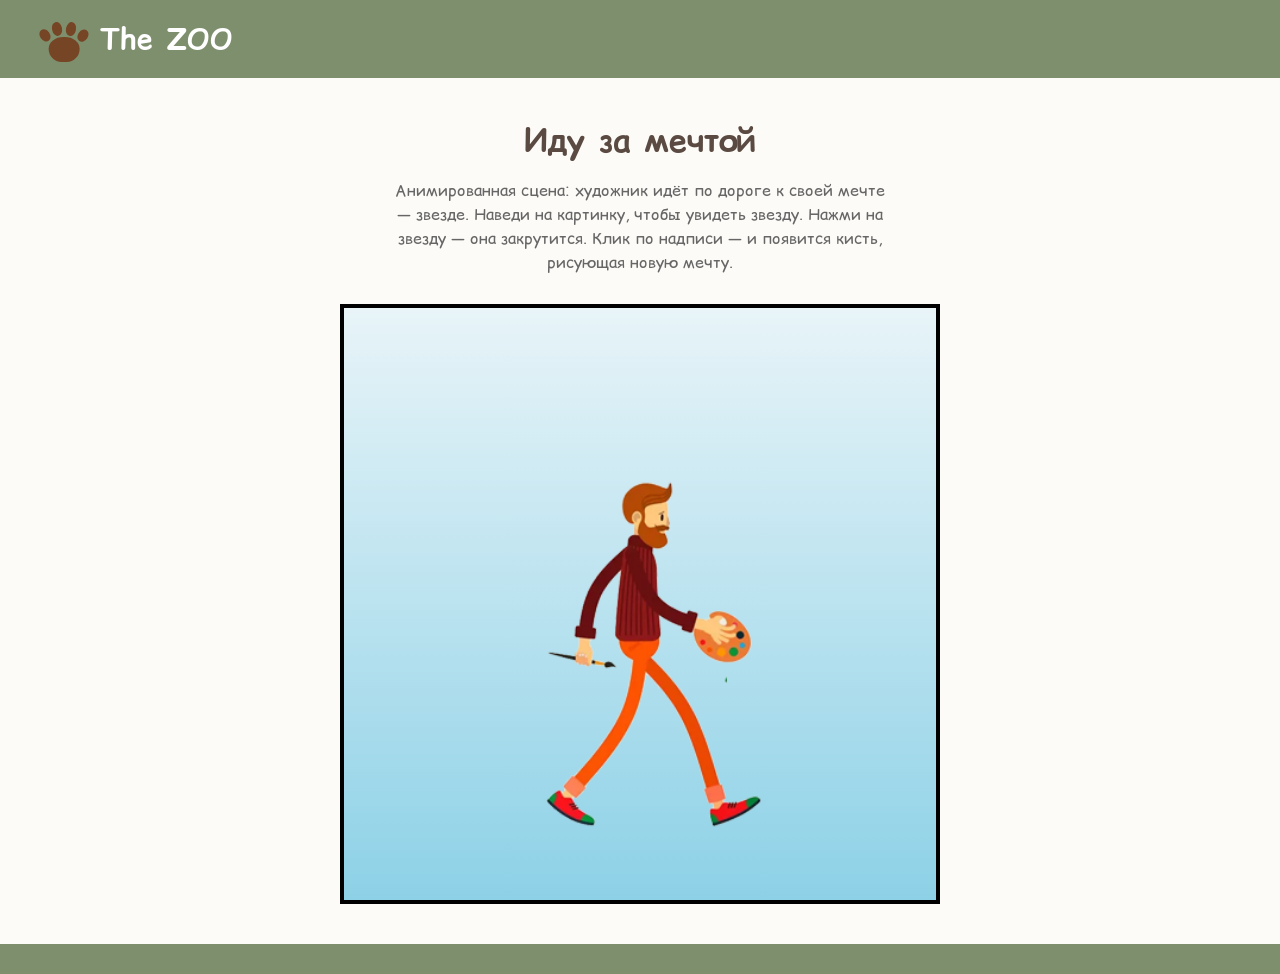
==== html/animate.html @ c0405f5c "лабораторная 2 выполнена, добавлена сссылка на неё в футтер" ====
<!DOCTYPE html>
<html lang="ru">
<head>
    <meta charset="UTF-8">
    <meta name="viewport" content="width=device-width, initial-scale=1.0">
    <title>Лабораторная 2</title>
    <link rel="stylesheet" href="../styles/fonts.css">
    <link rel="stylesheet" href="../styles/logo.css">
    <link rel="stylesheet" href="../styles/animate.css">
</head>

<body>

    <!-- ШАПКА -->
    <header class="header">
        <a href="../index.html" class="logo-link">
            <div class="logo-paw">
                <div class="paw-toe toe-1"></div>
                <div class="paw-toe toe-2"></div>
                <div class="paw-toe toe-3"></div>
                <div class="paw-toe toe-4"></div>
                <div class="paw-pad"></div>
            </div>
            <span class="logo-text">The ZOO</span>
        </a>
    </header>

    <div class="content">
        <h1>Иду за мечтой</h1>
        <p class="lab-text">
            Анимированная сцена: художник идёт по дороге к своей мечте — звезде. 
            Наведи на картинку, чтобы увидеть звезду. Нажми на звезду — она закрутится. 
            Клик по надписи — и появится кисть, рисующая новую мечту.
        </p>

        <div class="scene-wrapper">
            <div class="scene">

                <!-- Голубой фон -->
                <div class="scene-bg"></div>

                <!-- Человечек -->
                <div class="man-container">
                    <div class="man"></div>
                </div>

                <input type="checkbox" id="fake-checkbox" class="fake-checkbox">

                <label for="fake-checkbox" class="title title-default">
                    <span class="title-text">Иду за мечтой</span>
                </label>

                <div class="star-wrapper">
                    <img src="../images/zvezda.png" alt="" class="star">
                </div>

                <div class="brush-wrapper">
                    <img src="../images/brush.png" alt="" class="brush">
                </div>

                <label for="fake-checkbox" class="title title-hover">
                    <span class="title-text">Мечта рядом!</span>
                </label>

            </div>
        </div>

    </div>

    <div class="stripe stripe-bottom"></div>

</body>
</html>
---- styles/logo.css ----
/* ============================================= */
/* ЛОГОТИП-ЛАПА */
/* ============================================= */
:root {
    --paw-color: #B5835A;    /* цвет лапы */
    --paw-size: 48px;        /* базовый размер квадрата лапы */
}

/* Обёртка ссылки-логотипа */
.logo-link {
    display: inline-flex;
    align-items: center;
    gap: 12px;
    text-decoration: none;
    flex-shrink: 0;
}

/* Квадрат-контейнер для иконки */
.logo-paw {
    position: relative;
    width: var(--paw-size);
    height: var(--paw-size);
    flex-shrink: 0;
}

/* Общий стиль для всех элементов лапы */
.paw-toe,
.paw-pad {
    position: absolute;
    background-color: #754525;
}

/* =========================
   ПАЛЬЦЫ
   ========================= */

.paw-toe {
    z-index: 2;
    border-radius: 50%;
}

/* Верхний левый */
.toe-1 {
    top: 15%;
    left: 25%;
    width: 20%;
    height: 29%;
    transform: rotate(-12deg);
}

/* Верхний правый */
.toe-2 {
    top: 15%;
    right: 25%;
    width: 20%;
    height: 29%;
    transform: rotate(12deg);
}

/* Левый боковой */
.toe-3 {
    top: 30%;
    left: 0%;
    width: 20%;
    height: 27%;
    transform: rotate(-35deg);
}

/* Правый боковой */
.toe-4 {
    top: 30%;
    right: 0%;
    width: 20%;
    height: 27%;
    transform: rotate(35deg);
}

.paw-pad {
    z-index: 1;

    left: 50%;
    bottom: 3%;

    width: 64%;
    height: 51%;

    transform: translateX(-50%);

    border-radius:
        48% 48% 42% 42%
        / 48% 48% 55% 55%;
}

/* Текст рядом с лапой */
.logo-text {
    font-size: 28px;
    font-weight: bold;
    color: var(--color-white);
    letter-spacing: 1px;
    white-space: nowrap;
}

/* ============================================= */
/* АДАПТИВ */
/* ============================================= */
@media (max-width: 480px) {
    .logo-text {
        display: none;
    }

    :root {
        --paw-size: 40px;
    }
}
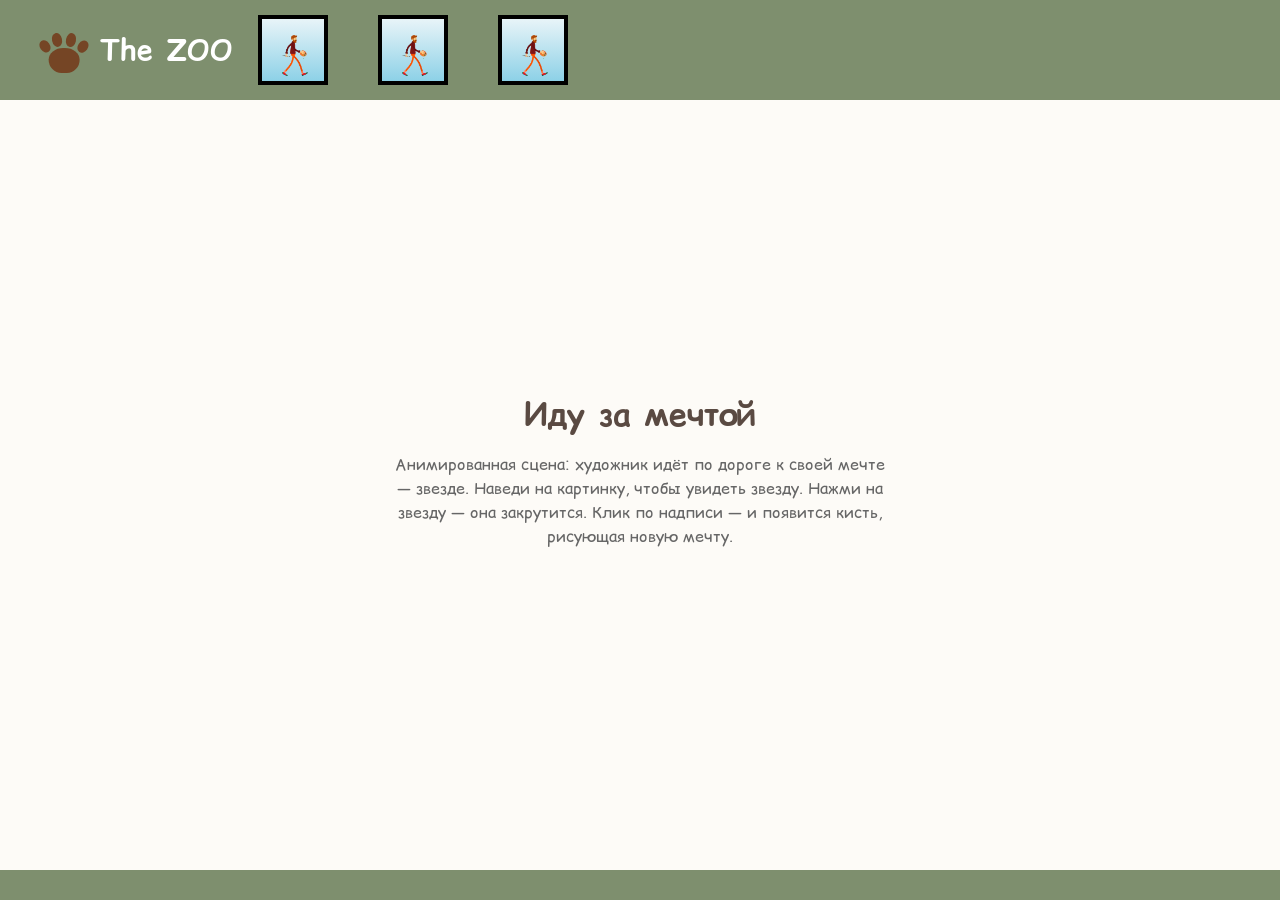
==== commit 529c85fd: "проведена чистка кода основного сайта, перевод всех величин в em,  доработаны модальные окна" ====
--- a/html/animate.html
+++ b/html/animate.html
@@ -23,16 +23,6 @@
             </div>
             <span class="logo-text">The ZOO</span>
         </a>
-    </header>
-
-    <div class="content">
-        <h1>Иду за мечтой</h1>
-        <p class="lab-text">
-            Анимированная сцена: художник идёт по дороге к своей мечте — звезде. 
-            Наведи на картинку, чтобы увидеть звезду. Нажми на звезду — она закрутится. 
-            Клик по надписи — и появится кисть, рисующая новую мечту.
-        </p>
-
         <div class="scene-wrapper">
             <div class="scene">
 
@@ -64,10 +54,90 @@
 
             </div>
         </div>
+        <div class="scene-wrapper">
+            <div class="scene">
+
+                <!-- Голубой фон -->
+                <div class="scene-bg"></div>
+
+                <!-- Человечек -->
+                <div class="man-container">
+                    <div class="man"></div>
+                </div>
+
+                <input type="checkbox" id="fake-checkbox" class="fake-checkbox">
+
+                <label for="fake-checkbox" class="title title-default">
+                    <span class="title-text">Иду за мечтой</span>
+                </label>
+
+                <div class="star-wrapper">
+                    <img src="../images/zvezda.png" alt="" class="star">
+                </div>
+
+                <div class="brush-wrapper">
+                    <img src="../images/brush.png" alt="" class="brush">
+                </div>
+
+                <label for="fake-checkbox" class="title title-hover">
+                    <span class="title-text">Мечта рядом!</span>
+                </label>
+
+            </div>
+        </div>
+        <div class="scene-wrapper">
+            <div class="scene">
+
+                <!-- Голубой фон -->
+                <div class="scene-bg"></div>
+
+                <!-- Человечек -->
+                <div class="man-container">
+                    <div class="man"></div>
+                </div>
+
+                <input type="checkbox" id="fake-checkbox" class="fake-checkbox">
+
+                <label for="fake-checkbox" class="title title-default">
+                    <span class="title-text">Иду за мечтой</span>
+                </label>
+
+                <div class="star-wrapper">
+                    <img src="../images/zvezda.png" alt="" class="star">
+                </div>
+
+                <div class="brush-wrapper">
+                    <img src="../images/brush.png" alt="" class="brush">
+                </div>
+
+                <label for="fake-checkbox" class="title title-hover">
+                    <span class="title-text">Мечта рядом!</span>
+                </label>
+
+            </div>
+        </div>
+    </header>
+
+    <div class="content">
+        <h1>Иду за мечтой</h1>
+        <p class="lab-text">
+            Анимированная сцена: художник идёт по дороге к своей мечте — звезде. 
+            Наведи на картинку, чтобы увидеть звезду. Нажми на звезду — она закрутится. 
+            Клик по надписи — и появится кисть, рисующая новую мечту.
+        </p>
+
+        
 
     </div>
 
     <div class="stripe stripe-bottom"></div>
 
 </body>
-</html>+</html>
+
+
+
+
+
+
+
